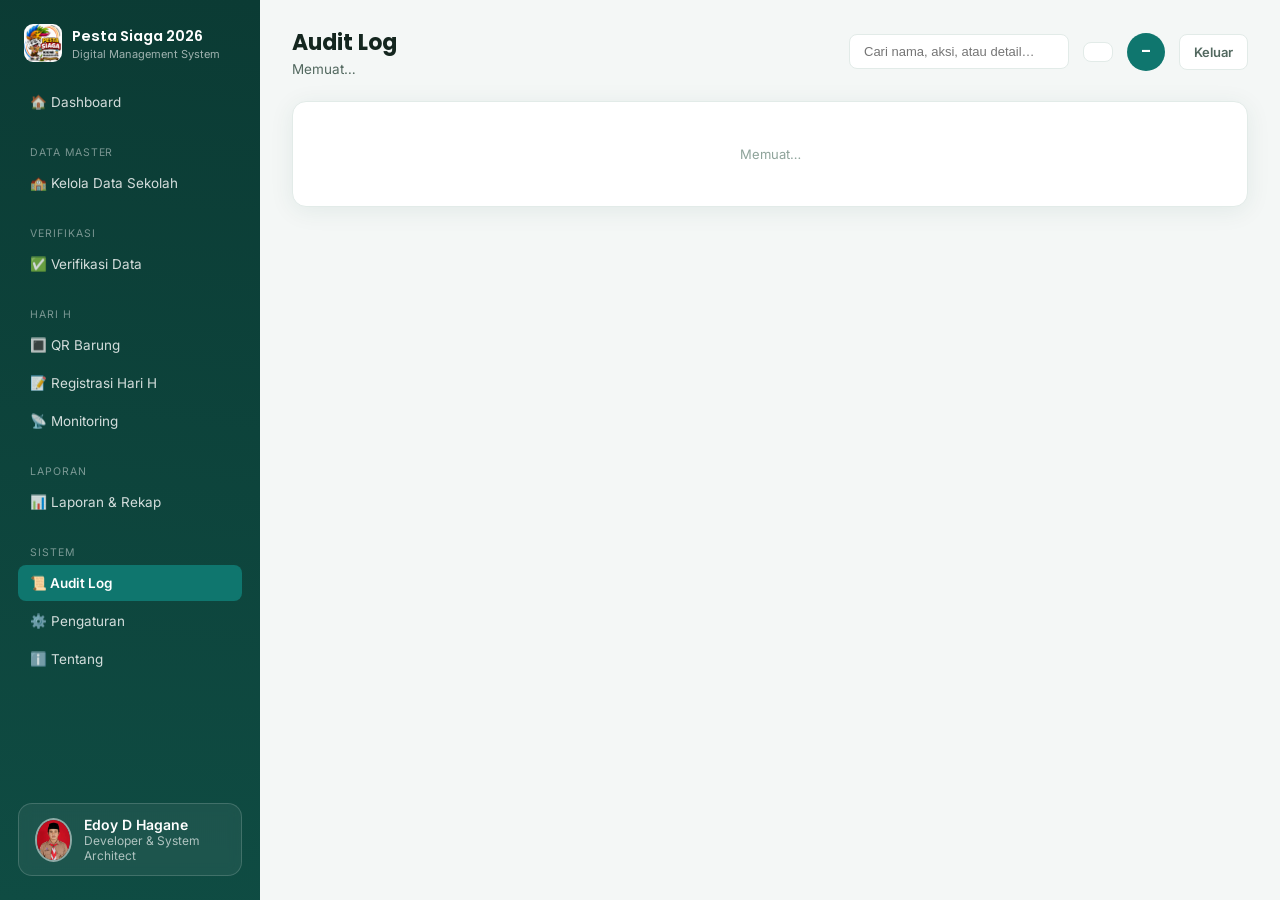
==== audit-log.html @ 7fea3ac4 "Add files via upload" ====
<!DOCTYPE html>
<html lang="id">
<head>
<meta charset="UTF-8">
<title>Audit Log — Pesta Siaga 2026</title>
<meta name="viewport" content="width=device-width, initial-scale=1.0">
<link rel="preconnect" href="https://fonts.googleapis.com">
<link href="https://fonts.googleapis.com/css2?family=Poppins:wght@600;700;800&family=Inter:wght@400;500;600;700&family=JetBrains+Mono:wght@600;700&display=swap" rel="stylesheet">
<link rel="stylesheet" href="css/style.css">
</head>
<body>

<div class="app-shell">

  <aside class="sidebar">
    <div class="sidebar-brand">
      <img src="assets/logo.png" alt="Logo">
      <div><span class="name">Pesta Siaga 2026</span><span class="tag">Digital Management System</span></div>
    </div>
    <nav>
      <div class="nav-group"><div class="nav-item" data-href="dashboard.html">🏠 Dashboard</div></div>
      <div class="nav-group">
        <div class="nav-group-label">Data Master</div>
        <div class="nav-item" data-href="kelola.html">🏫 Kelola Data Sekolah</div>
      </div>
      <div class="nav-group">
        <div class="nav-group-label">Verifikasi</div>
        <div class="nav-item" data-href="verifikasi.html">✅ Verifikasi Data</div>
      </div>
      <div class="nav-group">
        <div class="nav-group-label">Hari H</div>
        <div class="nav-item" data-href="qr-barung.html">🔳 QR Barung</div>
        <div class="nav-item" data-href="registrasi.html">📝 Registrasi Hari H</div>
        <div class="nav-item" data-href="monitoring.html">📡 Monitoring</div>
      </div>
      <div class="nav-group">
        <div class="nav-group-label">Laporan</div>
        <div class="nav-item" data-href="laporan.html">📊 Laporan &amp; Rekap</div>
      </div>
      <div class="nav-group">
        <div class="nav-group-label">Sistem</div>
        <div class="nav-item active" data-href="audit-log.html">📜 Audit Log</div>
        <div class="nav-item" data-href="pengaturan.html">⚙️ Pengaturan</div>
        <div class="nav-item" data-href="tentang.html">ℹ️ Tentang</div>
      </div>
    </nav>
    <div class="sidebar-footer">
      <div class="dev-card">
        <img src="assets/developer.png" alt="Edoy D Hagane">
        <div><div class="dev-name">Edoy D Hagane</div><div class="dev-role">Developer &amp; System Architect</div></div>
      </div>
    </div>
  </aside>

  <main class="main">

    <div class="topbar">
      <div>
        <h1>Audit Log</h1>
        <div class="sub" id="pageSub">Memuat…</div>
      </div>
      <div class="topbar-right">
        <input id="searchBox" placeholder="Cari nama, aksi, atau detail…" style="padding:9px 14px;border-radius:8px;border:1.5px solid var(--line);font-size:13px;min-width:220px">
        <span id="roleTag" class="role-select"></span>
        <div id="avatar" class="avatar">–</div>
        <button id="logoutBtn" class="logout-btn">Keluar</button>
      </div>
    </div>

    <div class="panel">
      <div id="logTable"><div class="loading-note">Memuat…</div></div>
    </div>

  </main>
</div>

<script src="js/api.js"></script>
<script src="js/auditlog.js"></script>
</body>
</html>
---- css/style.css ----
/* =========================================================
   PESTA SIAGA 2026 — Design Tokens
   Palet diturunkan dari identitas logo & mockup: hijau tunas
   kelapa/pramuka sebagai warna inti, dengan aksen status
   verifikasi (kuning/oranye/merah/hijau) untuk data.
   ========================================================= */

:root {
  --forest-900: #0b3b34;
  --forest-800: #0f4c43;
  --teal-700: #0f766e;
  --teal-500: #14b8a6;
  --teal-100: #d9f2ee;

  --cream: #f4f7f6;
  --white: #ffffff;
  --ink-900: #14261f;
  --ink-600: #52685f;
  --ink-400: #8ea39a;
  --line: #e2ebe8;

  --amber: #f59e0b;
  --orange: #f97316;
  --red: #dc2626;
  --green: #22c55e;

  --font-display: 'Poppins', sans-serif;
  --font-body: 'Inter', sans-serif;
  --font-mono: 'JetBrains Mono', monospace;

  --radius-lg: 20px;
  --radius-md: 14px;
  --radius-sm: 8px;

  --shadow-card: 0 4px 24px rgba(15, 76, 67, 0.08);
  --shadow-pop: 0 12px 40px rgba(15, 76, 67, 0.16);
}

* { box-sizing: border-box; }

body {
  margin: 0;
  font-family: var(--font-body);
  color: var(--ink-900);
  background: var(--cream);
  -webkit-font-smoothing: antialiased;
}

h1, h2, h3, h4 { font-family: var(--font-display); margin: 0; }

a { color: inherit; text-decoration: none; }

button { font-family: var(--font-body); cursor: pointer; }

:focus-visible {
  outline: 3px solid var(--teal-500);
  outline-offset: 2px;
}

@media (prefers-reduced-motion: reduce) {
  *, *::before, *::after {
    animation-duration: 0.001ms !important;
    transition-duration: 0.001ms !important;
  }
}

/* =========================================================
   LOGIN PAGE
   ========================================================= */

.login-shell {
  min-height: 100vh;
  display: grid;
  grid-template-columns: 1.1fr 1fr;
}

@media (max-width: 900px) {
  .login-shell { grid-template-columns: 1fr; }
  .login-hero { min-height: 320px; }
}

.login-hero {
  position: relative;
  background:
    radial-gradient(circle at 15% 20%, rgba(20, 184, 166, 0.35), transparent 45%),
    radial-gradient(circle at 85% 80%, rgba(11, 59, 52, 0.6), transparent 50%),
    linear-gradient(155deg, var(--forest-900), var(--forest-800) 60%, var(--teal-700));
  color: var(--white);
  padding: 56px 56px 32px;
  display: flex;
  flex-direction: column;
  justify-content: space-between;
  overflow: hidden;
}

.login-hero::before {
  content: '';
  position: absolute;
  inset: 0;
  background-image:
    repeating-linear-gradient(115deg, rgba(255,255,255,0.035) 0 2px, transparent 2px 34px);
  pointer-events: none;
}

.hero-top { display: flex; align-items: center; gap: 14px; }

.hero-top img { width: 42px; height: 42px; border-radius: 10px; object-fit: cover; }

.hero-top span { font-size: 13px; letter-spacing: 0.08em; opacity: 0.75; text-transform: uppercase; }

.hero-main { display: flex; flex-direction: column; align-items: flex-start; gap: 20px; margin: auto 0; }

.hero-logo { width: min(260px, 60%); filter: drop-shadow(0 18px 30px rgba(0,0,0,0.35)); }

.hero-main h1 {
  font-size: clamp(32px, 4.5vw, 48px);
  line-height: 1.05;
  letter-spacing: -0.01em;
}

.hero-main p {
  max-width: 420px;
  font-size: 15px;
  line-height: 1.6;
  color: rgba(255,255,255,0.8);
}

.hero-features { display: flex; flex-wrap: wrap; gap: 10px; }

.hero-features span {
  font-size: 12px;
  padding: 7px 12px;
  border-radius: 999px;
  background: rgba(255,255,255,0.1);
  border: 1px solid rgba(255,255,255,0.18);
}

.dev-card {
  display: flex;
  align-items: center;
  gap: 12px;
  background: rgba(255,255,255,0.08);
  border: 1px solid rgba(255,255,255,0.16);
  border-radius: var(--radius-md);
  padding: 12px 16px;
  width: fit-content;
  backdrop-filter: blur(6px);
}

.dev-card img {
  width: 44px; height: 44px; border-radius: 50%;
  object-fit: cover; border: 2px solid rgba(255,255,255,0.5);
}

.dev-card .dev-name { font-weight: 600; font-size: 14px; }
.dev-card .dev-role { font-size: 12px; color: rgba(255,255,255,0.65); }

.login-panel {
  display: flex;
  align-items: center;
  justify-content: center;
  padding: 40px;
}

.login-card { width: 100%; max-width: 380px; }

.login-card h2 { font-size: 24px; margin-bottom: 6px; }
.login-card .sub { color: var(--ink-600); font-size: 14px; margin-bottom: 28px; }

.field { margin-bottom: 16px; }

.field label {
  display: block; font-size: 13px; font-weight: 600;
  margin-bottom: 6px; color: var(--ink-900);
}

.field input {
  width: 100%; padding: 12px 14px; font-size: 14px;
  border: 1.5px solid var(--line); border-radius: var(--radius-sm);
  font-family: var(--font-body); background: var(--white);
  transition: border-color 0.15s;
}

.field input:focus { border-color: var(--teal-500); }

.btn-primary {
  width: 100%; padding: 13px; border: none; border-radius: var(--radius-sm);
  background: var(--teal-700); color: var(--white); font-weight: 600;
  font-size: 14px; transition: background 0.15s, transform 0.1s;
}

.btn-primary:hover { background: var(--forest-800); }
.btn-primary:active { transform: scale(0.99); }
.btn-primary:disabled { opacity: 0.6; cursor: not-allowed; }

.error-box {
  background: #fef2f2; border: 1px solid #fecaca; color: var(--red);
  font-size: 13px; padding: 10px 12px; border-radius: var(--radius-sm);
  margin-bottom: 16px; display: none;
}

.error-box.show { display: block; }

.hint-box {
  margin-top: 22px; padding: 14px 16px; border-radius: var(--radius-md);
  background: var(--teal-100); font-size: 12.5px; color: var(--forest-800); line-height: 1.6;
}

.hint-box b { display: block; margin-bottom: 4px; }

/* =========================================================
   DASHBOARD SHELL
   ========================================================= */

.app-shell { display: grid; grid-template-columns: 260px 1fr; min-height: 100vh; }

@media (max-width: 960px) { .app-shell { grid-template-columns: 1fr; } .sidebar { display: none; } }

.sidebar {
  background: linear-gradient(185deg, var(--forest-900), var(--forest-800));
  color: var(--white);
  display: flex; flex-direction: column;
  padding: 24px 18px;
  position: sticky; top: 0; height: 100vh;
}

.sidebar-brand { display: flex; align-items: center; gap: 10px; padding: 0 6px 22px; }
.sidebar-brand img { width: 38px; height: 38px; border-radius: 9px; }
.sidebar-brand div span { display: block; }
.sidebar-brand .name { font-family: var(--font-display); font-weight: 600; font-size: 14.5px; }
.sidebar-brand .tag { font-size: 11px; opacity: 0.6; }

.nav-group { margin-bottom: 18px; }
.nav-group-label {
  font-size: 10.5px; letter-spacing: 0.09em; text-transform: uppercase;
  opacity: 0.45; padding: 8px 12px 6px;
}

.nav-item {
  display: flex; align-items: center; gap: 10px;
  padding: 10px 12px; border-radius: var(--radius-sm);
  font-size: 13.5px; color: rgba(255,255,255,0.82);
  margin-bottom: 2px; transition: background 0.15s;
}

.nav-item:hover { background: rgba(255,255,255,0.07); }
.nav-item.active { background: var(--teal-700); color: var(--white); font-weight: 600; }

.sidebar-footer { margin-top: auto; }

.sidebar .dev-card { background: rgba(255,255,255,0.06); }

.main {
  padding: 26px 32px 60px;
  min-width: 0;
}

.topbar {
  display: flex; align-items: center; justify-content: space-between;
  margin-bottom: 24px; flex-wrap: wrap; gap: 14px;
}

.topbar h1 { font-size: 22px; }
.topbar .sub { color: var(--ink-600); font-size: 13.5px; margin-top: 2px; }

.topbar-right { display: flex; align-items: center; gap: 14px; }

.role-select {
  padding: 9px 14px; border-radius: var(--radius-sm); border: 1.5px solid var(--line);
  background: var(--white); font-size: 13px; font-weight: 500;
}

.avatar {
  width: 38px; height: 38px; border-radius: 50%;
  background: var(--teal-700); color: var(--white);
  display: flex; align-items: center; justify-content: center;
  font-weight: 700; font-size: 14px; font-family: var(--font-display);
}

.logout-btn {
  border: 1.5px solid var(--line); background: var(--white);
  padding: 9px 14px; border-radius: var(--radius-sm); font-size: 13px; font-weight: 600;
  color: var(--ink-600);
}
.logout-btn:hover { border-color: var(--red); color: var(--red); }

/* stat cards */
.stat-grid {
  display: grid; grid-template-columns: repeat(auto-fit, minmax(180px, 1fr));
  gap: 16px; margin-bottom: 22px;
}

.stat-card {
  background: var(--white); border-radius: var(--radius-md); padding: 18px;
  box-shadow: var(--shadow-card); border: 1px solid var(--line);
}

.stat-card .icon {
  width: 36px; height: 36px; border-radius: 10px;
  display: flex; align-items: center; justify-content: center;
  font-size: 16px; margin-bottom: 12px;
}

.stat-card .value { font-family: var(--font-mono); font-size: 26px; font-weight: 700; }
.stat-card .label { font-size: 12.5px; color: var(--ink-600); margin-top: 2px; }
.stat-card .delta { font-size: 11.5px; margin-top: 6px; font-weight: 600; }

/* content grid */
.content-grid {
  display: grid; grid-template-columns: 1.1fr 1fr; gap: 18px; margin-bottom: 18px;
}

@media (max-width: 1100px) { .content-grid { grid-template-columns: 1fr; } }

.panel {
  background: var(--white); border-radius: var(--radius-md);
  border: 1px solid var(--line); box-shadow: var(--shadow-card);
  padding: 20px;
}

.panel h3 { font-size: 15px; margin-bottom: 2px; }
.panel .panel-sub { font-size: 12.5px; color: var(--ink-600); margin-bottom: 16px; }

/* donut chart (signature element) */
.donut-wrap { display: flex; align-items: center; gap: 22px; flex-wrap: wrap; }

.donut-legend { display: flex; flex-direction: column; gap: 9px; font-size: 12.5px; flex: 1; min-width: 160px; }
.donut-legend .row { display: flex; align-items: center; justify-content: space-between; gap: 10px; }
.donut-legend .row .dot { width: 9px; height: 9px; border-radius: 50%; display: inline-block; margin-right: 7px; }
.donut-legend .row .left { display: flex; align-items: center; color: var(--ink-600); }
.donut-legend .row .val { font-family: var(--font-mono); font-weight: 700; }

/* progress list (sekolah) */
.progress-row { margin-bottom: 14px; }
.progress-row:last-child { margin-bottom: 0; }
.progress-row .top { display: flex; justify-content: space-between; font-size: 13px; margin-bottom: 6px; }
.progress-row .top .pct { font-family: var(--font-mono); color: var(--ink-600); }
.progress-track { height: 7px; border-radius: 99px; background: var(--line); overflow: hidden; }
.progress-fill { height: 100%; border-radius: 99px; background: var(--teal-500); transition: width 0.6s ease; }

/* need-action list */
.action-item {
  display: flex; align-items: center; justify-content: space-between;
  padding: 11px 4px; border-bottom: 1px solid var(--line); font-size: 13px;
}
.action-item:last-child { border-bottom: none; }
.action-item .who { font-weight: 600; }
.action-item .meta { font-size: 11.5px; color: var(--ink-600); margin-top: 2px; }

.badge {
  font-size: 11px; font-weight: 700; padding: 4px 9px; border-radius: 999px;
  white-space: nowrap;
}

.empty-note { text-align: center; color: var(--ink-400); font-size: 13px; padding: 24px 0; }

.loading-note { text-align: center; color: var(--ink-400); font-size: 13px; padding: 24px 0; }

/* =========================================================
   FASE 5 — Form, Tabel, Modal, Tab
   ========================================================= */

.tabs { display: flex; gap: 4px; border-bottom: 1.5px solid var(--line); margin-bottom: 20px; flex-wrap: wrap; }

.tab-btn {
  padding: 10px 16px; font-size: 13.5px; font-weight: 600; color: var(--ink-600);
  border: none; background: none; border-bottom: 2.5px solid transparent; margin-bottom: -1.5px;
}
.tab-btn.active { color: var(--teal-700); border-bottom-color: var(--teal-700); }

.tab-panel { display: none; }
.tab-panel.active { display: block; }

.card-row { display: flex; justify-content: space-between; align-items: center; margin-bottom: 18px; flex-wrap: wrap; gap: 10px; }
.card-row h2 { font-size: 19px; }
.card-row .sub { font-size: 13px; color: var(--ink-600); margin-top: 2px; }

.btn-secondary {
  padding: 10px 16px; border-radius: var(--radius-sm); border: 1.5px solid var(--teal-700);
  background: var(--white); color: var(--teal-700); font-weight: 600; font-size: 13px;
}
.btn-secondary:hover { background: var(--teal-100); }

.btn-sm { padding: 6px 11px; font-size: 12px; border-radius: 7px; }
.btn-danger-outline { border-color: var(--red); color: var(--red); background: var(--white); }
.btn-danger-outline:hover { background: #fef2f2; }

.form-grid { display: grid; grid-template-columns: 1fr 1fr; gap: 14px 16px; }
.form-grid.single { grid-template-columns: 1fr; }
@media (max-width: 640px) { .form-grid { grid-template-columns: 1fr; } }

.form-grid .field-full { grid-column: 1 / -1; }

.form-grid label { display: block; font-size: 12.5px; font-weight: 600; margin-bottom: 6px; }

.form-grid input, .form-grid select {
  width: 100%; padding: 10px 12px; font-size: 13.5px; border: 1.5px solid var(--line);
  border-radius: var(--radius-sm); font-family: var(--font-body); background: var(--white);
}
.form-grid input:focus, .form-grid select:focus { border-color: var(--teal-500); }

.usia-preview { font-size: 12.5px; margin-top: 6px; padding: 8px 10px; border-radius: 8px; }
.usia-preview.ok { background: #dcfce7; color: #15803d; }
.usia-preview.bad { background: #fee2e2; color: #b91c1c; }

table.data-table { width: 100%; border-collapse: collapse; font-size: 13px; }
.data-table th {
  text-align: left; font-size: 11.5px; text-transform: uppercase; letter-spacing: 0.04em;
  color: var(--ink-400); padding: 10px 12px; border-bottom: 1.5px solid var(--line);
}
.data-table td { padding: 12px; border-bottom: 1px solid var(--line); vertical-align: middle; }
.data-table tr:last-child td { border-bottom: none; }
.data-table .row-actions { display: flex; gap: 6px; flex-wrap: wrap; }

.pill { display: inline-flex; align-items: center; gap: 6px; padding: 5px 10px; border-radius: 999px; font-size: 11.5px; font-weight: 700; }

.pendamping-grid { display: grid; grid-template-columns: repeat(auto-fit, minmax(220px, 1fr)); gap: 14px; }
.pendamping-card { border: 1.5px solid var(--line); border-radius: var(--radius-md); padding: 16px; }
.pendamping-card .role-tag { font-size: 11px; font-weight: 700; color: var(--teal-700); text-transform: uppercase; letter-spacing: 0.05em; }
.pendamping-card .name { font-size: 15px; font-weight: 700; margin: 6px 0 2px; }
.pendamping-card .phone { font-size: 12.5px; color: var(--ink-600); }
.pendamping-card .empty { color: var(--ink-400); font-size: 13px; font-style: italic; }

.modal-overlay {
  position: fixed; inset: 0; background: rgba(11, 59, 52, 0.45);
  display: flex; align-items: center; justify-content: center; padding: 20px; z-index: 100;
}
.modal-box {
  background: var(--white); border-radius: var(--radius-lg); padding: 26px;
  width: 100%; max-width: 540px; max-height: 88vh; overflow-y: auto; box-shadow: var(--shadow-pop);
}
.modal-box h3 { font-size: 18px; margin-bottom: 18px; }
.modal-actions { display: flex; justify-content: flex-end; gap: 10px; margin-top: 22px; }

.doc-list { display: flex; flex-direction: column; gap: 10px; margin-top: 6px; }
.doc-item { display: flex; align-items: center; justify-content: space-between; padding: 10px 12px; border: 1px solid var(--line); border-radius: var(--radius-sm); font-size: 12.5px; }

.file-drop {
  border: 1.5px dashed var(--line); border-radius: var(--radius-sm); padding: 18px;
  text-align: center; font-size: 12.5px; color: var(--ink-600); cursor: pointer;
}
.file-drop:hover { border-color: var(--teal-500); }

.toast {
  position: fixed; bottom: 24px; right: 24px; background: var(--forest-900); color: var(--white);
  padding: 13px 18px; border-radius: var(--radius-sm); font-size: 13px; box-shadow: var(--shadow-pop);
  z-index: 200; max-width: 320px;
}
.toast.error { background: var(--red); }

.filter-bar { display: flex; gap: 8px; flex-wrap: wrap; margin-bottom: 16px; }
.filter-chip {
  padding: 7px 13px; border-radius: 999px; font-size: 12.5px; font-weight: 600;
  border: 1.5px solid var(--line); background: var(--white); color: var(--ink-600);
}
.filter-chip.active { background: var(--forest-800); border-color: var(--forest-800); color: var(--white); }
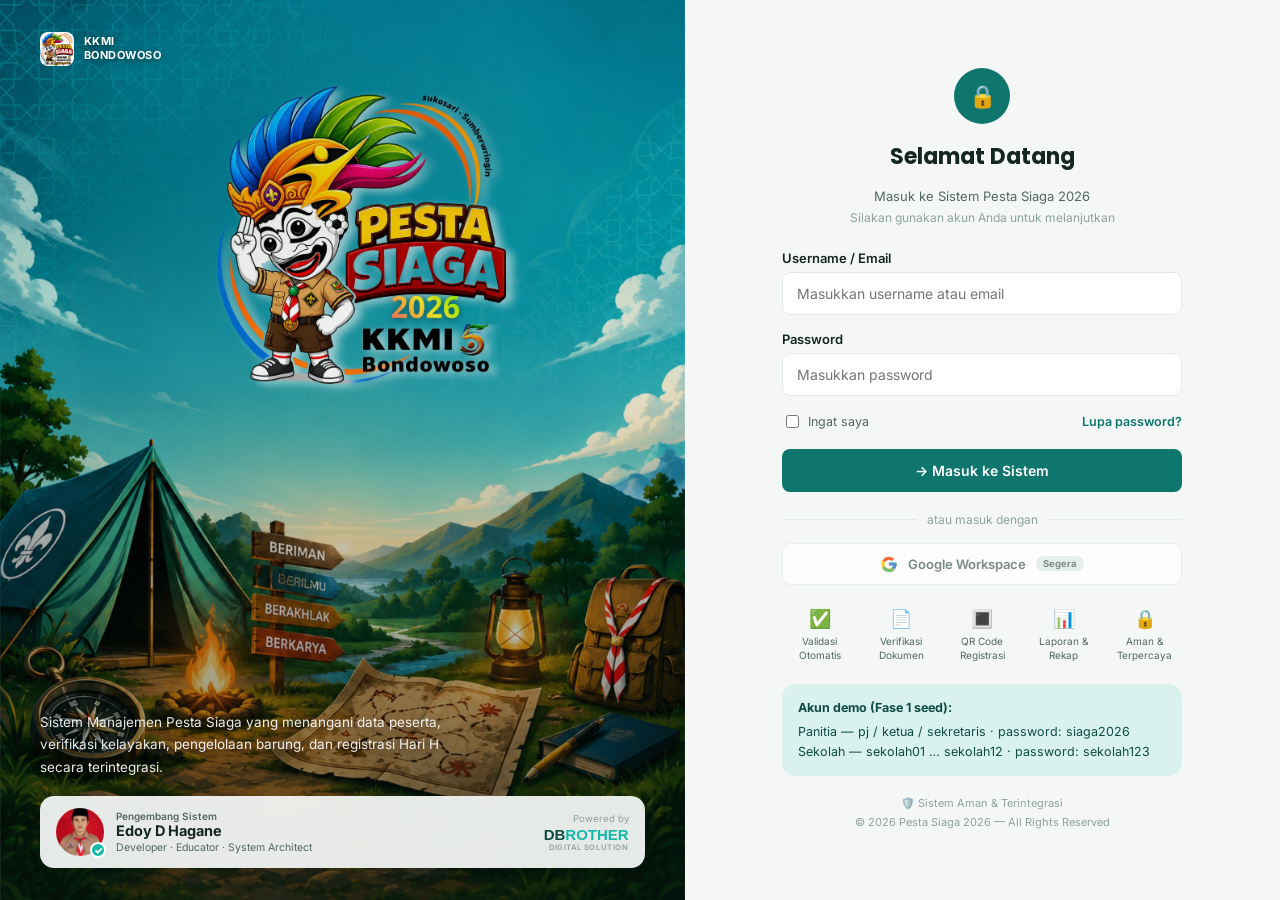
==== commit 30e34842: "Update audit-log.html" ====
--- a/audit-log.html
+++ b/audit-log.html
@@ -25,22 +25,22 @@
       </div>
       <div class="nav-group">
         <div class="nav-group-label">Verifikasi</div>
-        <div class="nav-item" data-href="verifikasi.html">✅ Verifikasi Data</div>
+        <div class="nav-item" data-href="verifikasi.html" data-roles="SuperAdmin,PenanggungJawab,Ketua,Sekretaris">✅ Verifikasi Data</div>
       </div>
       <div class="nav-group">
         <div class="nav-group-label">Hari H</div>
-        <div class="nav-item" data-href="qr-barung.html">🔳 QR Barung</div>
-        <div class="nav-item" data-href="registrasi.html">📝 Registrasi Hari H</div>
-        <div class="nav-item" data-href="monitoring.html">📡 Monitoring</div>
+        <div class="nav-item" data-href="qr-barung.html" data-roles="SuperAdmin,PenanggungJawab,Ketua,Sekretaris">🔳 QR Barung</div>
+        <div class="nav-item" data-href="registrasi.html" data-roles="SuperAdmin,PenanggungJawab,Ketua,Sekretaris">📝 Registrasi Hari H</div>
+        <div class="nav-item" data-href="monitoring.html" data-roles="SuperAdmin,PenanggungJawab,Ketua,Sekretaris">📡 Monitoring</div>
       </div>
       <div class="nav-group">
         <div class="nav-group-label">Laporan</div>
-        <div class="nav-item" data-href="laporan.html">📊 Laporan &amp; Rekap</div>
+        <div class="nav-item" data-href="laporan.html" data-roles="SuperAdmin,PenanggungJawab,Ketua,Sekretaris">📊 Laporan &amp; Rekap</div>
       </div>
       <div class="nav-group">
         <div class="nav-group-label">Sistem</div>
-        <div class="nav-item active" data-href="audit-log.html">📜 Audit Log</div>
-        <div class="nav-item" data-href="pengaturan.html">⚙️ Pengaturan</div>
+        <div class="nav-item active" data-href="audit-log.html" data-roles="SuperAdmin,PenanggungJawab,Ketua,Sekretaris">📜 Audit Log</div>
+        <div class="nav-item" data-href="pengaturan.html" data-roles="SuperAdmin,PenanggungJawab,Ketua,Sekretaris">⚙️ Pengaturan</div>
         <div class="nav-item" data-href="tentang.html">ℹ️ Tentang</div>
       </div>
     </nav>
--- a/css/style.css
+++ b/css/style.css
@@ -214,7 +214,37 @@
 
 .app-shell { display: grid; grid-template-columns: 260px 1fr; min-height: 100vh; }
 
-@media (max-width: 960px) { .app-shell { grid-template-columns: 1fr; } .sidebar { display: none; } }
+@media (max-width: 960px) {
+
+  .app-shell { display: block; }
+
+  .sidebar {
+    position: fixed; top: 0; left: 0; height: 100vh; width: 268px; max-width: 82vw;
+    z-index: 300; transform: translateX(-100%); transition: transform 0.25s ease;
+    box-shadow: 0 0 40px rgba(0,0,0,0.35);
+  }
+
+  .sidebar.open { transform: translateX(0); }
+
+  .sidebar-backdrop {
+    position: fixed; inset: 0; background: rgba(6,20,17,0.5); z-index: 290;
+    display: none;
+  }
+  .sidebar-backdrop.show { display: block; }
+
+  .main { padding: 16px 16px 60px; }
+
+  .topbar { justify-content: flex-start; }
+
+  .hamburger-btn { display: inline-flex !important; }
+}
+
+.hamburger-btn {
+  display: none; align-items: center; justify-content: center;
+  width: 38px; height: 38px; border-radius: var(--radius-sm);
+  border: 1.5px solid var(--line); background: var(--white); font-size: 17px;
+  flex-shrink: 0; margin-right: 4px;
+}
 
 .sidebar {
   background: linear-gradient(185deg, var(--forest-900), var(--forest-800));
@@ -454,3 +484,109 @@
   border: 1.5px solid var(--line); background: var(--white); color: var(--ink-600);
 }
 .filter-chip.active { background: var(--forest-800); border-color: var(--forest-800); color: var(--white); }
+
+/* =========================================================
+   LOGIN v2 — background ilustrasi asli, kartu melayang
+   ========================================================= */
+
+.login-shell-v2 {
+  min-height: 100vh;
+  display: grid;
+  grid-template-columns: 1.15fr 1fr;
+  background: var(--forest-900);
+}
+
+@media (max-width: 960px) {
+  .login-shell-v2 { grid-template-columns: 1fr; }
+  .login-hero-v2 { min-height: 420px; }
+}
+
+.login-hero-v2 {
+  position: relative;
+  background-image:
+    linear-gradient(180deg, rgba(6,20,17,0.15) 0%, rgba(6,20,17,0.05) 40%, rgba(6,20,17,0.55) 100%),
+    url('../assets/hero-bg.jpg');
+  background-size: cover;
+  background-position: center;
+  padding: 32px 40px;
+  display: flex;
+  flex-direction: column;
+  justify-content: space-between;
+  color: var(--white);
+}
+
+.hero-top-v2 { display: flex; align-items: center; gap: 10px; }
+.hero-top-v2 img { width: 34px; height: 34px; border-radius: 8px; object-fit: cover; }
+.hero-top-v2 span { font-size: 11px; font-weight: 700; letter-spacing: 0.04em; line-height: 1.25; text-shadow: 0 2px 6px rgba(0,0,0,0.5); }
+
+.hero-main-v2 { margin-top: auto; margin-bottom: 18px; }
+.hero-tagline-v2 {
+  max-width: 420px; font-size: 13.5px; line-height: 1.65;
+  color: rgba(255,255,255,0.92); text-shadow: 0 2px 10px rgba(0,0,0,0.55);
+}
+
+.dev-card-v2 {
+  display: flex; align-items: center; justify-content: space-between; gap: 14px;
+  background: rgba(244, 247, 246, 0.94);
+  border-radius: var(--radius-md);
+  padding: 12px 16px;
+  backdrop-filter: blur(8px);
+}
+
+.dev-card-v2-left { display: flex; align-items: center; gap: 12px; }
+
+.dev-photo-wrap { position: relative; flex-shrink: 0; }
+.dev-photo-wrap img { width: 48px; height: 48px; border-radius: 50%; object-fit: cover; display: block; }
+.verified-badge {
+  position: absolute; bottom: -2px; right: -2px; width: 16px; height: 16px; border-radius: 50%;
+  background: var(--teal-500); color: var(--white); font-size: 10px; font-weight: 900;
+  display: flex; align-items: center; justify-content: center; border: 2px solid var(--white);
+}
+
+.dev-label { font-size: 10px; color: var(--ink-600); font-weight: 600; }
+.dev-name-v2 { font-size: 14.5px; font-weight: 700; color: var(--ink-900); line-height: 1.3; }
+.dev-role-v2 { font-size: 10.5px; color: var(--ink-600); }
+
+.dev-card-v2-right { display: flex; flex-direction: column; align-items: flex-end; flex-shrink: 0; }
+.powered-label { font-size: 9.5px; color: var(--ink-400); margin-bottom: 2px; }
+.dbrother-mark { font-family: var(--font-display); font-weight: 800; font-size: 15px; color: var(--forest-800); }
+.dbrother-mark span { color: var(--teal-500); }
+.dbrother-mark small { display: block; font-family: var(--font-body); font-weight: 600; font-size: 7.5px; letter-spacing: 0.08em; color: var(--ink-400); text-align: right; }
+
+.login-panel-v2 {
+  display: flex; align-items: center; justify-content: center; padding: 36px; background: var(--cream);
+}
+
+.login-card-v2 { width: 100%; max-width: 400px; }
+
+.lock-badge {
+  width: 56px; height: 56px; border-radius: 50%; background: var(--teal-700);
+  display: flex; align-items: center; justify-content: center; font-size: 22px;
+  margin: 0 auto 16px; color: var(--white);
+}
+
+.login-card-v2 h2 { text-align: center; font-size: 22px; margin-bottom: 8px; }
+.login-card-v2 .sub { text-align: center; color: var(--ink-600); font-size: 13px; margin-bottom: 22px; line-height: 1.6; }
+.login-card-v2 .sub span { font-size: 12px; color: var(--ink-400); }
+
+.row-between { display: flex; align-items: center; justify-content: space-between; margin-bottom: 18px; font-size: 12.5px; }
+.remember-label { display: flex; align-items: center; gap: 6px; color: var(--ink-600); }
+.forgot-link { color: var(--teal-700); font-weight: 600; }
+
+.divider-v2 { display: flex; align-items: center; gap: 10px; margin: 20px 0 16px; font-size: 12px; color: var(--ink-400); }
+.divider-v2::before, .divider-v2::after { content: ''; flex: 1; height: 1px; background: var(--line); }
+
+.btn-google {
+  width: 100%; padding: 11px; border-radius: var(--radius-sm); border: 1.5px solid var(--line);
+  background: var(--white); font-size: 13px; font-weight: 600; color: var(--ink-600);
+  display: flex; align-items: center; justify-content: center; gap: 10px; cursor: not-allowed; opacity: 0.75;
+}
+.btn-google small { background: var(--line); padding: 2px 7px; border-radius: 999px; font-weight: 700; font-size: 9.5px; }
+
+.feature-icons-v2 {
+  display: grid; grid-template-columns: repeat(5, 1fr); gap: 6px; margin: 22px 0 4px; text-align: center;
+}
+.feature-icons-v2 div { font-size: 10px; color: var(--ink-600); line-height: 1.35; }
+.feature-icons-v2 span { display: block; font-size: 18px; margin-bottom: 4px; }
+
+.footer-trust { text-align: center; font-size: 11px; color: var(--ink-400); margin-top: 18px; line-height: 1.7; }
